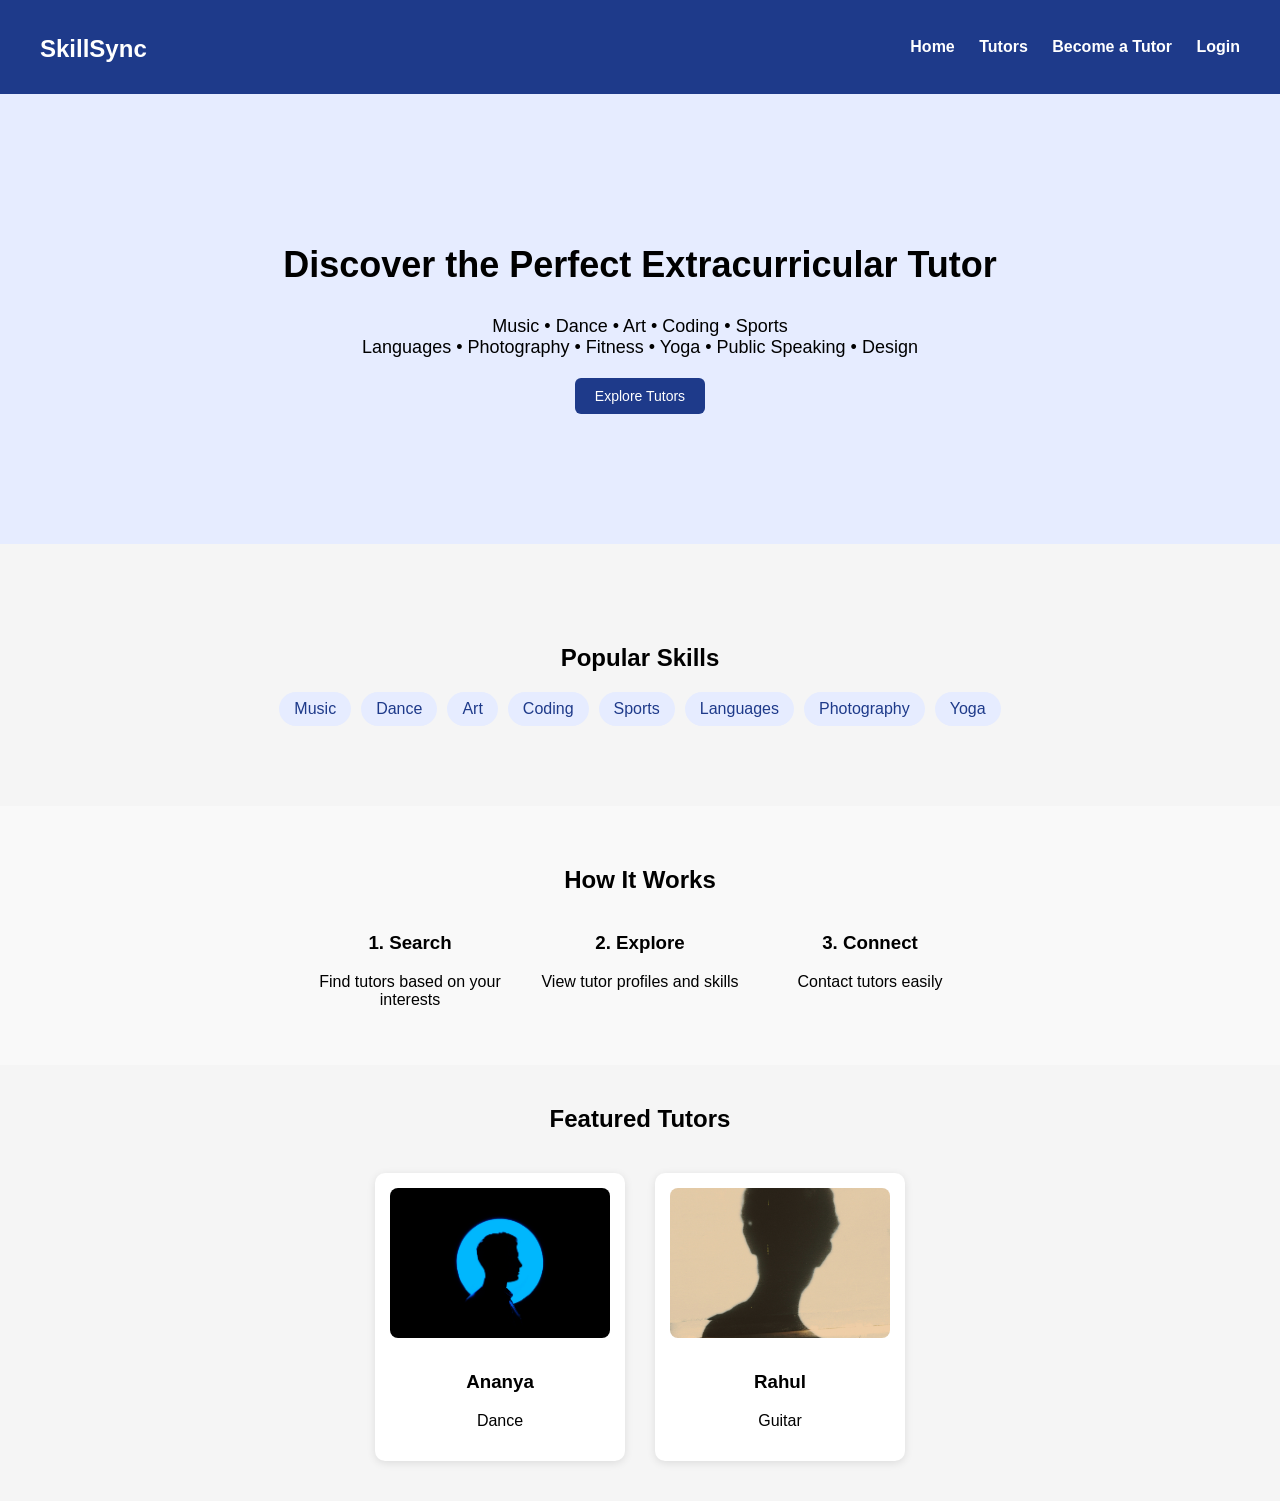
==== index.html @ f1ffff0e "Initial commit - SkillSync project" ====
<!DOCTYPE html>
<html>

<head>
<title>SkillSync</title>
<link rel="stylesheet" href="css/style.css">
</head>

<body>

<header>
    <h1 class="logo">SkillSync</h1>

    <nav>
        <a href="index.html">Home</a>
        <a href="pages/tutors.html">Tutors</a>
        <a href="pages/signup.html">Become a Tutor</a>
        <a href="pages/login.html">Login</a>
    </nav>
</header>

<section class="hero">

<h2>Discover the Perfect Extracurricular Tutor</h2>

<p>
Music • Dance • Art • Coding • Sports <br>
Languages • Photography • Fitness • Yoga • Public Speaking • Design
</p>

<button onclick="window.location.href='pages/tutors.html'">
Explore Tutors
</button>

</section>

<section class="skills">

<h2>Popular Skills</h2>

<div class="skill-list">
<span>Music</span>
<span>Dance</span>
<span>Art</span>
<span>Coding</span>
<span>Sports</span>
<span>Languages</span>
<span>Photography</span>
<span>Yoga</span>
</div>

</section>

<section class="how">

<h2>How It Works</h2>

<div class="steps">

<div>
<h3>1. Search</h3>
<p>Find tutors based on your interests</p>
</div>

<div>
<h3>2. Explore</h3>
<p>View tutor profiles and skills</p>
</div>

<div>
<h3>3. Connect</h3>
<p>Contact tutors easily</p>
</div>

</div>

</section>

<section class="featured">

<h2>Featured Tutors</h2>

<div class="tutor-container">

<div class="tutor-card">
<img src="images/tutor1.jpg" class="tutor-img">
<h3>Ananya</h3>
<p>Dance</p>
</div>

<div class="tutor-card">
<img src="images/tutor2.jpg" class="tutor-img">
<h3>Rahul</h3>
<p>Guitar</p>
</div>

</div>

</section>

</body>
</html>
---- css/style.css ----
body{
font-family: Arial;
margin:0;
background:#f5f5f5;
}

/* navbar */

header{
display:flex;
justify-content:space-between;
align-items:center;
padding:15px 40px;
background:#1e3a8a;
color:white;
}

.logo{
font-size:24px;
}

/* nav links */

nav a{
color:white;
text-decoration:none;
margin-left:20px;
font-weight:bold;
}

nav a:hover{
text-decoration:underline;
}

/* hero section */

.hero{
text-align:center;
padding:120px 20px;
background:#e6ecff;
}

.hero h2{
font-size:36px;
}

.hero p{
font-size:18px;
margin:10px 0 20px;
}

.skills{
text-align:center;
padding:40px 20px;
}

.skill-list{
display:flex;
justify-content:center;
flex-wrap:wrap;
gap:10px;
margin-top:20px;
}

.skill-list span{
background:#e6ecff;
color:#1e3a8a;
padding:8px 15px;
border-radius:20px;
}

.how{
text-align:center;
padding:40px 20px;
background:#f9f9f9;
}

.steps{
display:flex;
justify-content:center;
gap:30px;
margin-top:20px;
flex-wrap:wrap;
}

.steps div{
width:200px;
}

.featured h2{
text-align:center;
margin-bottom:20px;
}

section{
margin-bottom:40px;
}

.skill-list span:hover{
background:#1e3a8a;
color:white;
cursor:pointer;
}

/* button */

button{
padding:10px 20px;
background:#1e3a8a;
color:white;
border:none;
border-radius:6px;
cursor:pointer;
font-size:14px;
}

button:hover{
background:#162d6b;
}

.tutor-container{
display:flex;
justify-content:center;
gap:30px;
margin:40px;
flex-wrap:wrap;
}

.tutor-card{
background:white;
padding:15px;
border-radius:10px;
width:220px;
text-align:center;
box-shadow:0 2px 8px rgba(0,0,0,0.1);
transition:0.3s;
}
.tutor-card:hover{
transform:translateY(-8px);
transition:0.3s;
}

.tutor-img{
width:100%;
height:150px;
object-fit:cover;
border-radius:8px;
margin-bottom:10px;
}

#searchBar{
display:block;
margin:20px auto;
padding:10px;
width:250px;
border-radius:5px;
border:1px solid #ccc;
}

.skill-tag{
display:inline-block;
background:#e6ecff;
color:#1e3a8a;
padding:5px 10px;
border-radius:20px;
font-size:14px;
margin:5px 0;
}

.profile-container{
width:350px;
margin:50px auto;
padding:25px;
background:white;
border-radius:12px;
text-align:center;
box-shadow:0 2px 10px rgba(0,0,0,0.1);
}

.profile-img{
width:120px;
height:120px;
border-radius:50%;
object-fit:cover;
margin-bottom:10px;
}

h1{
text-align:center;
margin-top:20px;
}

#noResult{
color:#888;
margin-top:20px;
font-size:16px;
}

.signup-form{
width:350px;
margin:40px auto;
padding:25px;
background:white;
border-radius:12px;
box-shadow:0 2px 10px rgba(0,0,0,0.1);
display:flex;
flex-direction:column;
gap:10px;
}

.signup-form input,
.signup-form select{
padding:10px;
border-radius:6px;
border:1px solid #ccc;
}

.popup{
display:none;
position:fixed;
top:0;
left:0;
width:100%;
height:100%;
background:rgba(0,0,0,0.5);
justify-content:center;
align-items:center;
}

.popup-content{
background:white;
padding:20px;
border-radius:10px;
width:300px;
text-align:center;
display:flex;
flex-direction:column;
gap:10px;
}

.popup-content input,
.popup-content textarea{
padding:10px;
border:1px solid #ccc;
border-radius:5px;
width:100%;
text-align:center;
box-sizing:border-box;   /* 🔥 IMPORTANT FIX */
}

.popup-content input::placeholder,
.popup-content textarea::placeholder{
text-align:center;
}


.popup-content textarea{
height:80px;
display:flex;
align-items:center;
padding-top:12px;
}

.popup-content button{
margin-top:8px;
}

#userSkill{
display:block;
margin:10px auto;
padding:10px;
width:250px;
border-radius:5px;
border:1px solid #ccc;
}

button{
display:block;
margin:10px auto;
}

.match-section{
display:flex;
flex-direction:column;
align-items:center;
gap:15px;
margin:30px 0;
}

.match-section input{
padding:12px;
width:300px;
border-radius:6px;
border:1px solid #ccc;
}

.match-section button{
padding:10px 20px;
background:#1e3a8a;
color:white;
border:none;
border-radius:6px;
cursor:pointer;
}
.match-section button:hover{
background:#162d6b;
}
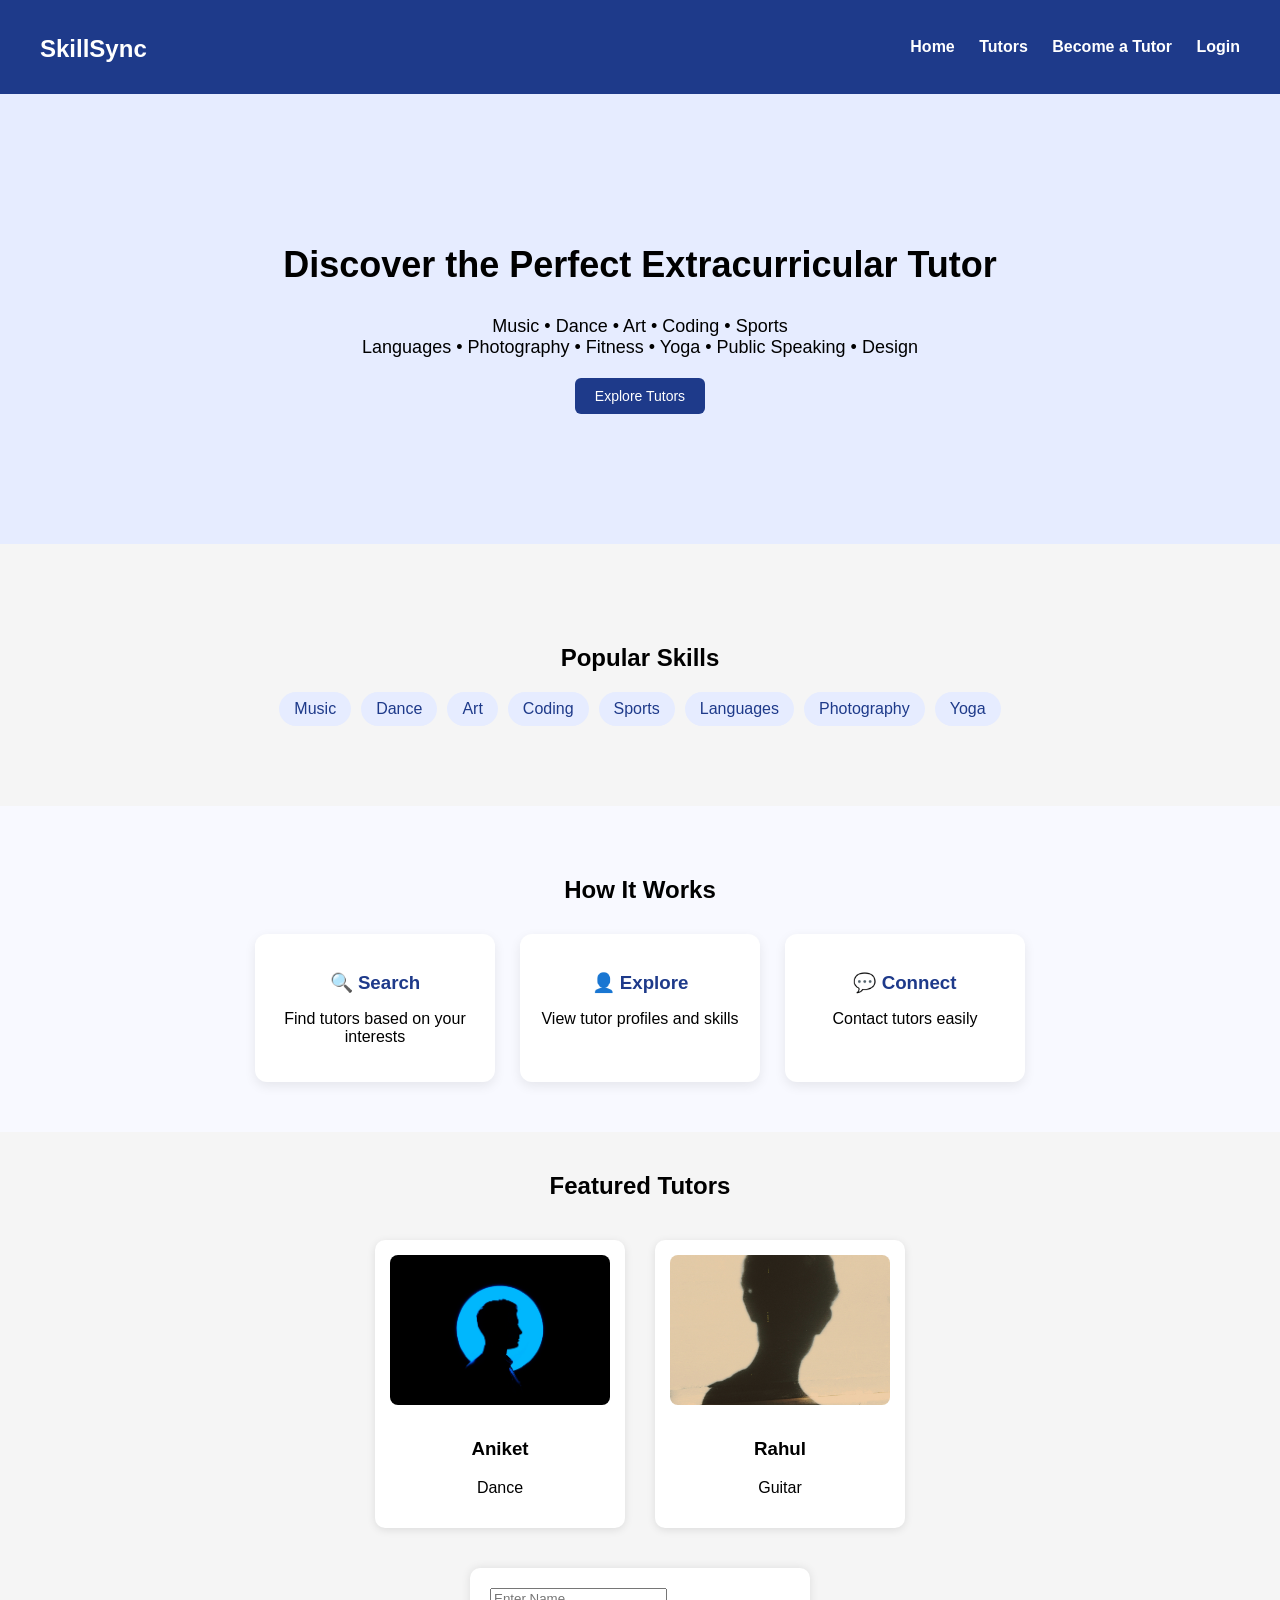
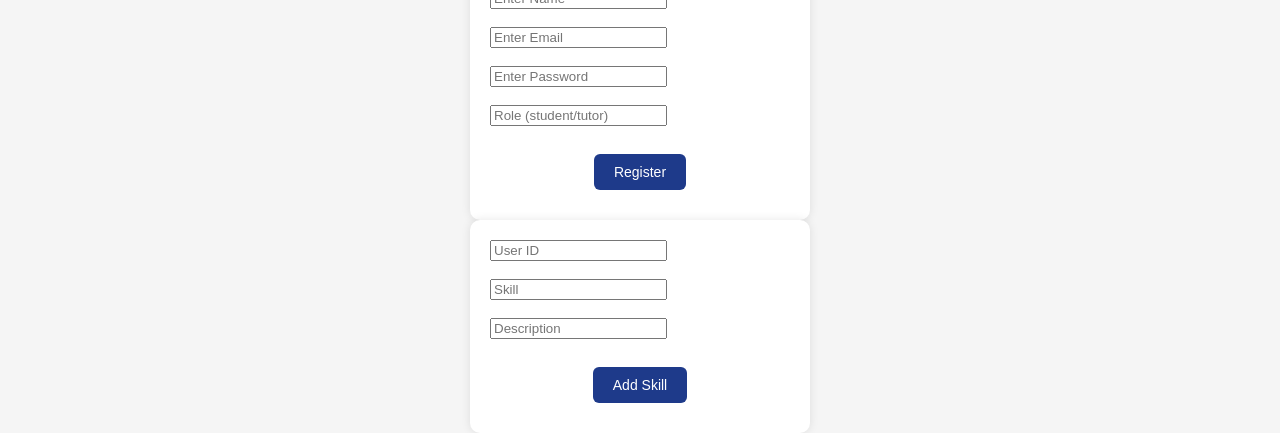
==== commit c6077175: "updated project" ====
--- a/index.html
+++ b/index.html
@@ -57,18 +57,18 @@
 
 <div class="steps">
 
-<div>
-<h3>1. Search</h3>
+<div class="step-card">
+<h3>🔍 Search</h3>
 <p>Find tutors based on your interests</p>
 </div>
 
-<div>
-<h3>2. Explore</h3>
+<div class="step-card">
+<h3>👤 Explore</h3>
 <p>View tutor profiles and skills</p>
 </div>
 
-<div>
-<h3>3. Connect</h3>
+<div class="step-card">
+<h3>💬 Connect</h3>
 <p>Contact tutors easily</p>
 </div>
 
@@ -84,7 +84,7 @@
 
 <div class="tutor-card">
 <img src="images/tutor1.jpg" class="tutor-img">
-<h3>Ananya</h3>
+<h3>Aniket</h3>
 <p>Dance</p>
 </div>
 
@@ -98,5 +98,22 @@
 
 </section>
 
+<form action="http://localhost/skillsync/register.php" method="GET">
+    <input type="text" name="name" placeholder="Enter Name" required><br><br>
+    <input type="email" name="email" placeholder="Enter Email" required><br><br>
+    <input type="password" name="password" placeholder="Enter Password" required><br><br>
+    <input type="text" name="role" placeholder="Role (student/tutor)" required><br><br>
+    
+    <button type="submit">Register</button>
+</form>
+
+<form action="http://localhost/skillsync/add_skill.php" method="GET">
+    <input type="number" name="user_id" placeholder="User ID"><br><br>
+    <input type="text" name="skill_name" placeholder="Skill"><br><br>
+    <input type="text" name="description" placeholder="Description"><br><br>
+    
+    <button type="submit">Add Skill</button>
+</form>
+
 </body>
 </html>
--- a/css/style.css
+++ b/css/style.css
@@ -71,16 +71,35 @@
 
 .how{
 text-align:center;
-padding:40px 20px;
-background:#f9f9f9;
+padding:50px 20px;
+background:#f8f9ff;
 }
 
 .steps{
 display:flex;
 justify-content:center;
-gap:30px;
-margin-top:20px;
+gap:25px;
 flex-wrap:wrap;
+margin-top:30px;
+}
+
+.step-card{
+background:white;
+padding:20px;
+width:220px;
+border-radius:12px;
+box-shadow:0 4px 12px rgba(0,0,0,0.08);
+transition:0.3s;
+}
+
+.step-card h3{
+margin-bottom:10px;
+color:#1e3a8a;
+}
+
+.step-card:hover{
+transform:translateY(-5px);
+box-shadow:0 8px 20px rgba(0,0,0,0.15);
 }
 
 .steps div{
@@ -112,6 +131,16 @@
 border-radius:6px;
 cursor:pointer;
 font-size:14px;
+}
+
+
+form {
+    background: white;
+    padding: 20px;
+    border-radius: 10px;
+    width: 300px;
+    margin: auto;
+    box-shadow: 0 0 10px rgba(0,0,0,0.1);
 }
 
 button:hover{
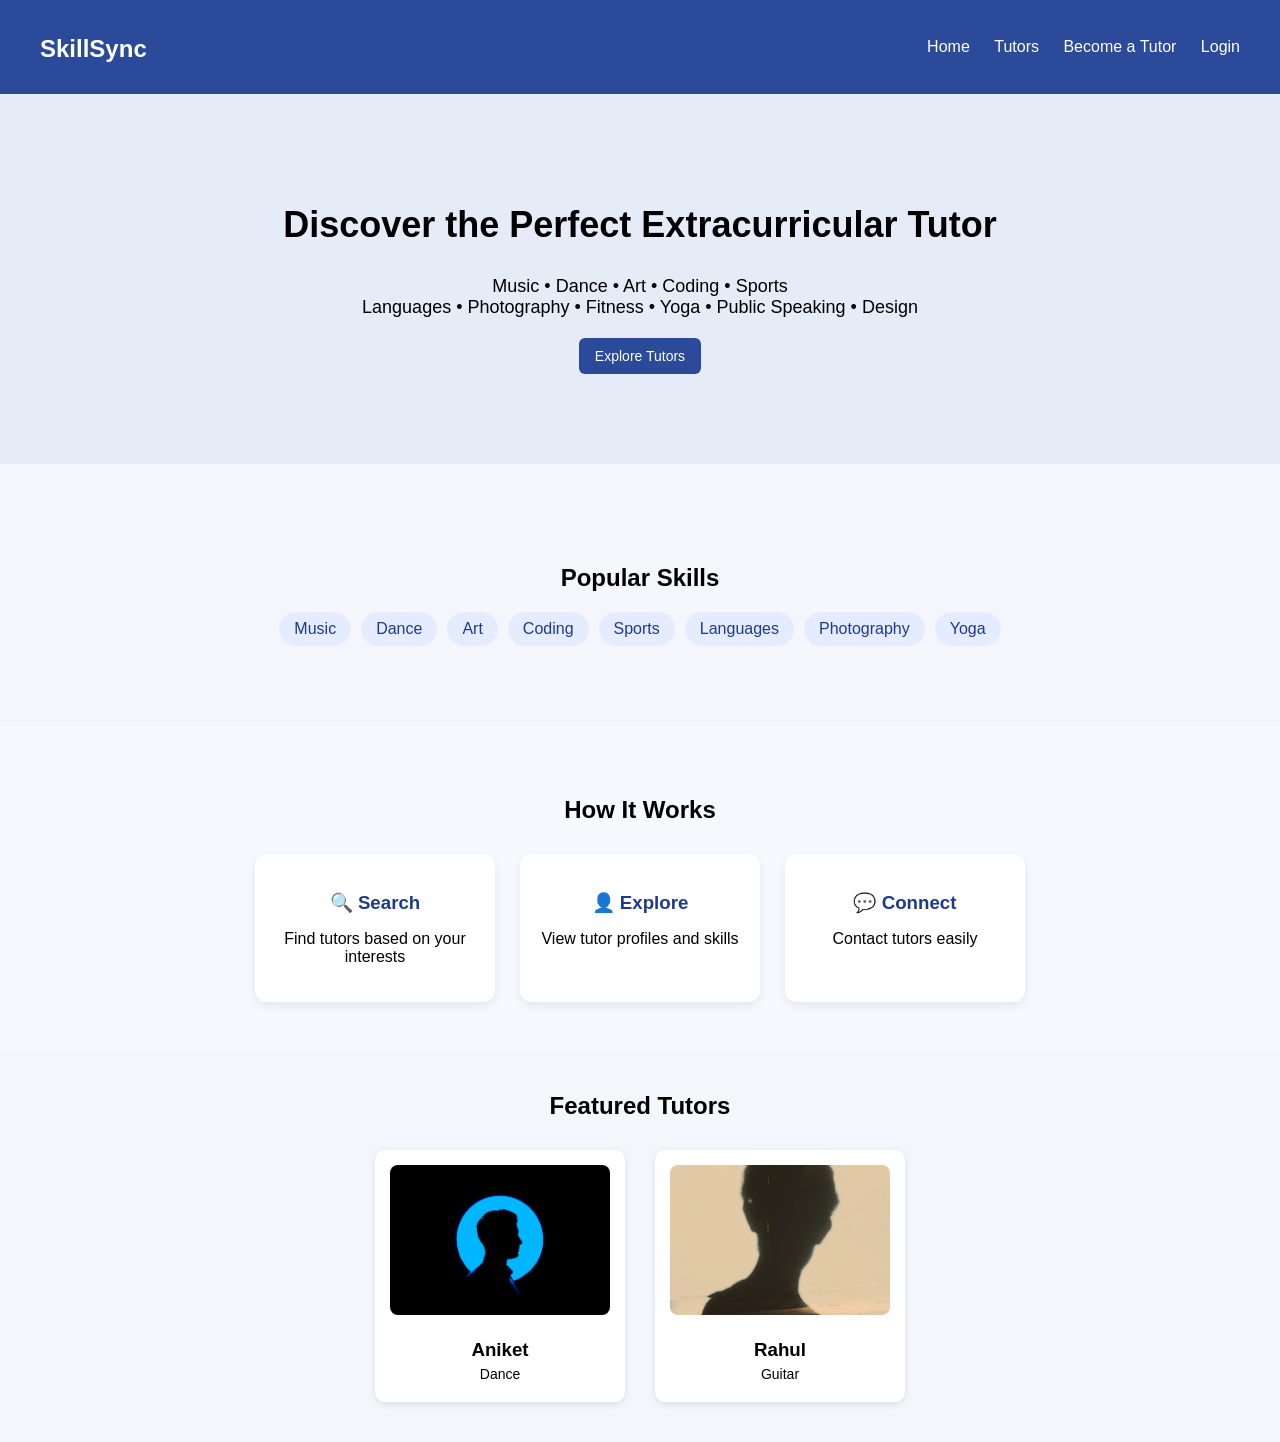
==== commit 0e913c13: "Added tutor matching, fixed profile page, improved UI" ====
--- a/index.html
+++ b/index.html
@@ -2,8 +2,12 @@
 <html>
 
 <head>
+<meta charset="UTF-8">
+<meta name="viewport" content="width=device-width, initial-scale=1.0">
+<meta name="description" content="Find the perfect tutor for any skill">
 <title>SkillSync</title>
 <link rel="stylesheet" href="css/style.css">
+
 </head>
 
 <body>
@@ -98,22 +102,5 @@
 
 </section>
 
-<form action="http://localhost/skillsync/register.php" method="GET">
-    <input type="text" name="name" placeholder="Enter Name" required><br><br>
-    <input type="email" name="email" placeholder="Enter Email" required><br><br>
-    <input type="password" name="password" placeholder="Enter Password" required><br><br>
-    <input type="text" name="role" placeholder="Role (student/tutor)" required><br><br>
-    
-    <button type="submit">Register</button>
-</form>
-
-<form action="http://localhost/skillsync/add_skill.php" method="GET">
-    <input type="number" name="user_id" placeholder="User ID"><br><br>
-    <input type="text" name="skill_name" placeholder="Skill"><br><br>
-    <input type="text" name="description" placeholder="Description"><br><br>
-    
-    <button type="submit">Add Skill</button>
-</form>
-
 </body>
 </html>
--- a/css/style.css
+++ b/css/style.css
@@ -1,43 +1,38 @@
-body{
-font-family: Arial;
-margin:0;
-background:#f5f5f5;
-}
-
-/* navbar */
-
-header{
-display:flex;
-justify-content:space-between;
-align-items:center;
-padding:15px 40px;
-background:#1e3a8a;
-color:white;
-}
-
-.logo{
-font-size:24px;
-}
-
-/* nav links */
-
-nav a{
-color:white;
-text-decoration:none;
-margin-left:20px;
-font-weight:bold;
+body {
+    margin: 0;
+    font-family: Arial, sans-serif;
+    background-color: #f4f6fb;  /* light background */
+    color: black;
+}
+
+header {
+    display: flex;
+    justify-content: space-between;
+    align-items: center;
+    padding: 15px 40px;
+    background: #2c4a9a;  /* your nice blue */
+    color: white;
+}
+
+.logo {
+    font-size: 24px;
+    font-weight: bold;
+}
+
+nav a {
+    margin-left: 20px;
+    color: white;
+    text-decoration: none;
 }
 
 nav a:hover{
 text-decoration:underline;
 }
 
-/* hero section */
-
-.hero{
-text-align:center;
-padding:120px 20px;
-background:#e6ecff;
+.hero {
+    text-align: center;
+    padding: 80px 20px;
+    background: #e6ecf7;
 }
 
 .hero h2{
@@ -121,7 +116,33 @@
 cursor:pointer;
 }
 
-/* button */
+.search-container {
+    text-align: center;
+    margin: 40px auto;
+    background: white;
+    padding: 20px;
+    width: 300px;
+    border-radius: 10px;
+    box-shadow: 0 2px 10px rgba(0,0,0,0.1);
+}
+
+.search-container form {
+    display: inline-block;
+    background: white;
+    padding: 20px;
+    border-radius: 10px;
+    box-shadow: 0 0 10px rgba(0,0,0,0.1);
+}
+
+.search-container input,
+.search-container select {
+    margin: 5px;
+    padding: 8px;
+}
+
+.search-container button {
+    margin-top: 10px;
+}
 
 button{
 padding:10px 20px;
@@ -133,40 +154,47 @@
 font-size:14px;
 }
 
-
-form {
+button, .view-btn {
+    background:#2c4a9a;
+    color:white;
+    border:none;
+    padding:10px 16px;
+    border-radius:6px;
+    cursor:pointer;
+    transition:0.3s;
+}
+
+button:hover, .view-btn:hover {
+    background:#1f3575;
+}
+
+
+.tutor-container {
+    display: flex;
+    justify-content: center;
+    gap: 30px;
+    flex-wrap: wrap;
+    margin-top: 30px;
+}
+
+.tutor-card {
     background: white;
-    padding: 20px;
+    padding: 15px;
     border-radius: 10px;
-    width: 300px;
-    margin: auto;
-    box-shadow: 0 0 10px rgba(0,0,0,0.1);
-}
-
-button:hover{
-background:#162d6b;
-}
-
-.tutor-container{
-display:flex;
-justify-content:center;
-gap:30px;
-margin:40px;
-flex-wrap:wrap;
-}
-
-.tutor-card{
-background:white;
-padding:15px;
-border-radius:10px;
-width:220px;
-text-align:center;
-box-shadow:0 2px 8px rgba(0,0,0,0.1);
-transition:0.3s;
+    width: 220px;
+    text-align: center;
+    box-shadow: 0 2px 8px rgba(0,0,0,0.1);
 }
 .tutor-card:hover{
 transform:translateY(-8px);
 transition:0.3s;
+}
+.tutor-card p {
+    margin: 5px 0;
+    font-size: 14px;
+}
+.tutor-card h3 {
+    margin: 10px 0 5px;
 }
 
 .tutor-img{
@@ -194,6 +222,7 @@
 border-radius:20px;
 font-size:14px;
 margin:5px 0;
+margin-bottom: 8px;
 }
 
 .profile-container{
@@ -274,7 +303,7 @@
 border-radius:5px;
 width:100%;
 text-align:center;
-box-sizing:border-box;   /* 🔥 IMPORTANT FIX */
+box-sizing:border-box;  
 }
 
 .popup-content input::placeholder,
